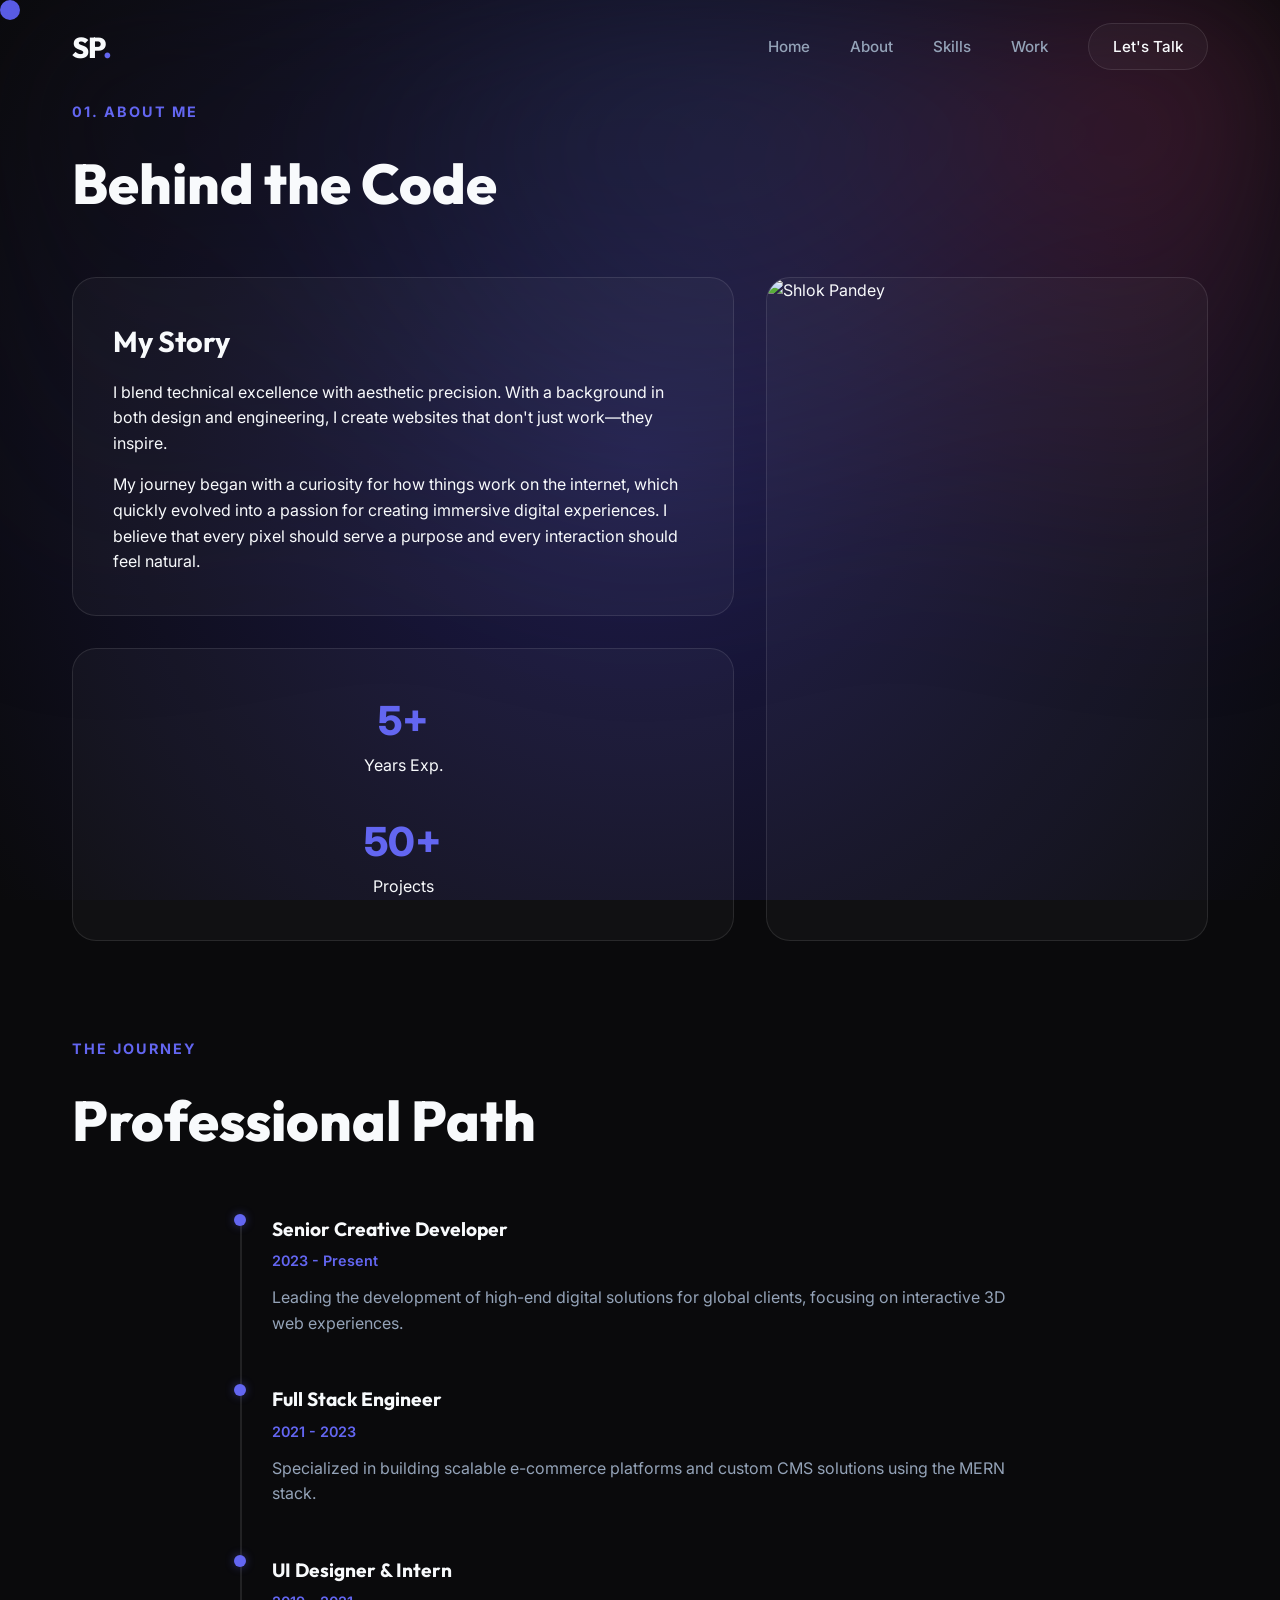
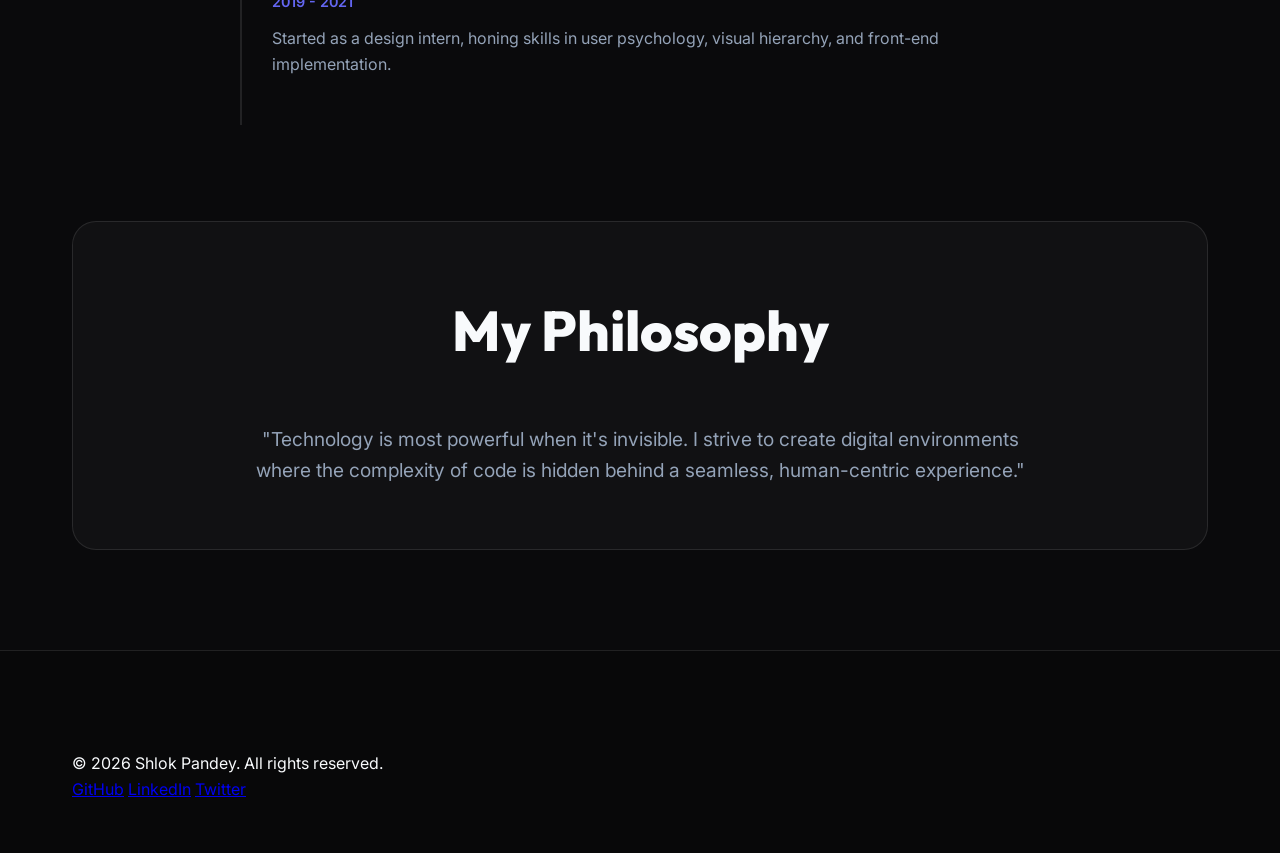
==== about.html @ 0ff6639a "Add files via upload" ====
<!DOCTYPE html>
<html lang="en">
<head>
    <meta charset="UTF-8">
    <meta name="viewport" content="width=device-width, initial-scale=1.0">
    <title>About | Shlok Pandey</title>
    <meta name="description" content="Learn more about Shlok Pandey - Creative Developer and Designer.">
    
    <link rel="preconnect" href="https://fonts.googleapis.com">
    <link rel="preconnect" href="https://fonts.gstatic.com" crossorigin>
    <link href="https://fonts.googleapis.com/css2?family=Inter:wght@300;400;500;600;700&family=Outfit:wght@400;600;800&display=swap" rel="stylesheet">
    
    <link rel="stylesheet" href="style.css">
</head>
<body>
    <div class="cursor-follower" id="cursor"></div>
    <div class="bg-gradient"></div>
    <div class="mesh-gradient"></div>

    <nav id="navbar">
        <div class="nav-container">
            <a href="index.html" class="logo">SP<span>.</span></a>
            <ul class="nav-links">
                <li><a href="index.html" class="nav-link">Home</a></li>
                <li><a href="about.html" class="nav-link active">About</a></li>
                <li><a href="skills.html" class="nav-link">Skills</a></li>
                <li><a href="work.html" class="nav-link">Work</a></li>
                <li><a href="contact.html" class="nav-link contact-btn">Let's Talk</a></li>
            </ul>
        </div>
    </nav>

    <main>
        <section class="about-page reveal active">
            <div class="container">
                <div class="section-header">
                    <span class="section-tag">01. About Me</span>
                    <h1 class="section-title">Behind the Code</h1>
                </div>
                <div class="about-grid">
                    <div class="about-card main-card">
                        <h3>My Story</h3>
                        <p>I blend technical excellence with aesthetic precision. With a background in both design and engineering, I create websites that don't just work—they inspire.</p>
                        <p style="margin-top: 1rem;">My journey began with a curiosity for how things work on the internet, which quickly evolved into a passion for creating immersive digital experiences. I believe that every pixel should serve a purpose and every interaction should feel natural.</p>
                    </div>
                    <div class="about-card stats-card">
                        <div class="stat-item">
                            <span class="stat-num">5+</span>
                            <span class="stat-label">Years Exp.</span>
                        </div>
                        <div class="stat-item">
                            <span class="stat-num">50+</span>
                            <span class="stat-label">Projects</span>
                        </div>
                    </div>
                    <div class="about-card image-card">
                        <img src="https://images.unsplash.com/photo-1507003211169-0a1dd7228f2d?auto=format&fit=crop&q=80&w=800" alt="Shlok Pandey">
                    </div>
                </div>

                <!-- Journey Timeline -->
                <div class="about-details reveal">
                    <div class="section-header" style="margin-top: 6rem;">
                        <span class="section-tag">The Journey</span>
                        <h2 class="section-title">Professional Path</h2>
                    </div>
                    <div class="timeline">
                        <div class="timeline-item">
                            <div class="timeline-dot"></div>
                            <div class="timeline-content">
                                <h4>Senior Creative Developer</h4>
                                <span class="timeline-date">2023 - Present</span>
                                <p>Leading the development of high-end digital solutions for global clients, focusing on interactive 3D web experiences.</p>
                            </div>
                        </div>
                        <div class="timeline-item">
                            <div class="timeline-dot"></div>
                            <div class="timeline-content">
                                <h4>Full Stack Engineer</h4>
                                <span class="timeline-date">2021 - 2023</span>
                                <p>Specialized in building scalable e-commerce platforms and custom CMS solutions using the MERN stack.</p>
                            </div>
                        </div>
                        <div class="timeline-item">
                            <div class="timeline-dot"></div>
                            <div class="timeline-content">
                                <h4>UI Designer & Intern</h4>
                                <span class="timeline-date">2019 - 2021</span>
                                <p>Started as a design intern, honing skills in user psychology, visual hierarchy, and front-end implementation.</p>
                            </div>
                        </div>
                    </div>
                </div>

                <!-- Philosophy Section -->
                <div class="philosophy reveal" style="margin-top: 6rem;">
                    <div class="about-card" style="text-align: center; padding: 4rem 2rem;">
                        <h2 class="section-title">My Philosophy</h2>
                        <p style="max-width: 800px; margin: 0 auto; font-size: 1.2rem; color: var(--text-muted);">
                            "Technology is most powerful when it's invisible. I strive to create digital environments 
                            where the complexity of code is hidden behind a seamless, human-centric experience."
                        </p>
                    </div>
                </div>
            </div>
        </section>
    </main>

    <footer>
        <div class="container">
            <div class="footer-content">
                <p>&copy; 2026 Shlok Pandey. All rights reserved.</p>
                <div class="social-links">
                    <a href="#">GitHub</a>
                    <a href="#">LinkedIn</a>
                    <a href="#">Twitter</a>
                </div>
            </div>
        </div>
    </footer>

    <script src="script.js"></script>
</body>
</html>
---- style.css ----
:root {
    /* Color Palette */
    --bg-dark: #0a0a0c;
    --primary: #6366f1;
    --primary-glow: rgba(99, 102, 241, 0.4);
    --secondary: #a855f7;
    --accent: #f43f5e;
    --text-main: #f8fafc;
    --text-muted: #94a3b8;
    --glass-bg: rgba(255, 255, 255, 0.03);
    --glass-border: rgba(255, 255, 255, 0.1);
    
    /* Transitions */
    --transition-smooth: all 0.5s cubic-bezier(0.4, 0, 0.2, 1);
    --transition-fast: all 0.2s ease;
}

* {
    margin: 0;
    padding: 0;
    box-sizing: border-box;
}

html {
    scroll-behavior: smooth;
}

body {
    background-color: var(--bg-dark);
    color: var(--text-main);
    font-family: 'Inter', sans-serif;
    line-height: 1.6;
    overflow-x: hidden;
}

h1, h2, h3, h4, .logo {
    font-family: 'Outfit', sans-serif;
}

.container {
    max-width: 1200px;
    margin: 0 auto;
    padding: 0 2rem;
}

/* Background Effects */
.bg-gradient {
    position: fixed;
    top: 0;
    left: 0;
    width: 100%;
    height: 100%;
    background: radial-gradient(circle at 50% 50%, #1e1b4b 0%, #0a0a0c 100%);
    z-index: -2;
}

.mesh-gradient {
    position: fixed;
    top: 0;
    left: 0;
    width: 100%;
    height: 100%;
    background: 
        radial-gradient(at 0% 0%, hsla(253,16%,7%,1) 0, transparent 50%), 
        radial-gradient(at 50% 0%, hsla(225,39%,30%,1) 0, transparent 50%), 
        radial-gradient(at 100% 0%, hsla(339,49%,30%,1) 0, transparent 50%);
    filter: blur(80px);
    opacity: 0.5;
    z-index: -1;
    animation: mesh-move 20s infinite alternate;
}

@keyframes mesh-move {
    0% { transform: scale(1); }
    100% { transform: scale(1.1); }
}

/* Cursor Follower */
.cursor-follower {
    position: fixed;
    width: 20px;
    height: 20px;
    background: var(--primary);
    border-radius: 50%;
    pointer-events: none;
    z-index: 9999;
    mix-blend-mode: difference;
    transition: transform 0.1s ease;
}

/* Typography Utilities */
.gradient-text {
    background: linear-gradient(90deg, var(--primary), var(--secondary));
    -webkit-background-clip: text;
    -webkit-text-fill-color: transparent;
}

.text-center {
    text-align: center;
}

/* Navigation */
nav {
    position: fixed;
    top: 0;
    width: 100%;
    padding: 1.5rem 0;
    z-index: 1000;
    transition: var(--transition-smooth);
}

nav.scrolled {
    background: rgba(10, 10, 12, 0.8);
    backdrop-filter: blur(10px);
    border-bottom: 1px solid var(--glass-border);
    padding: 1rem 0;
}

.nav-container {
    display: flex;
    justify-content: space-between;
    align-items: center;
    max-width: 1200px;
    margin: 0 auto;
    padding: 0 2rem;
}

.logo {
    font-size: 1.8rem;
    font-weight: 800;
    color: var(--text-main);
    text-decoration: none;
    letter-spacing: -1px;
}

.logo span {
    color: var(--primary);
}

.nav-links {
    display: flex;
    gap: 2.5rem;
    list-style: none;
    align-items: center;
}

.nav-link {
    text-decoration: none;
    color: var(--text-muted);
    font-weight: 500;
    font-size: 0.95rem;
    transition: var(--transition-fast);
}

.nav-link:hover, .nav-link.active {
    color: var(--text-main);
}

.contact-btn {
    padding: 0.8rem 1.5rem;
    background: var(--glass-bg);
    border: 1px solid var(--glass-border);
    border-radius: 50px;
    color: var(--text-main) !important;
}

.contact-btn:hover {
    background: var(--primary);
    border-color: var(--primary);
}

/* Hero Section */
.hero {
    height: 100vh;
    display: flex;
    align-items: center;
    position: relative;
    padding-top: 80px;
}

.badge {
    display: inline-block;
    padding: 0.5rem 1rem;
    background: rgba(99, 102, 241, 0.1);
    border: 1px solid rgba(99, 102, 241, 0.2);
    border-radius: 50px;
    color: var(--primary);
    font-size: 0.85rem;
    font-weight: 600;
    margin-bottom: 2rem;
    text-transform: uppercase;
    letter-spacing: 1px;
}

.hero-title {
    font-size: clamp(3rem, 8vw, 5.5rem);
    line-height: 1.1;
    font-weight: 800;
    margin-bottom: 1.5rem;
    letter-spacing: -2px;
}

.hero-subtitle {
    font-size: 1.25rem;
    color: var(--text-muted);
    max-width: 600px;
    margin-bottom: 2.5rem;
}

.hero-btns {
    display: flex;
    gap: 1.5rem;
}

.btn {
    display: inline-block;
    padding: 1.2rem 2.5rem;
    border-radius: 12px;
    text-decoration: none;
    font-weight: 600;
    font-size: 1rem;
    transition: var(--transition-smooth);
    cursor: pointer;
}

.btn-primary {
    background: var(--primary);
    color: white;
    box-shadow: 0 10px 20px var(--primary-glow);
}

.btn-primary:hover {
    transform: translateY(-5px);
    box-shadow: 0 15px 30px var(--primary-glow);
}

.btn-secondary {
    background: var(--glass-bg);
    color: var(--text-main);
    border: 1px solid var(--glass-border);
}

.btn-secondary:hover {
    background: rgba(255, 255, 255, 0.1);
    transform: translateY(-5px);
}

/* Scroll Indicator */
.scroll-indicator {
    position: absolute;
    bottom: 2rem;
    left: 50%;
    transform: translateX(-50%);
    display: flex;
    flex-direction: column;
    align-items: center;
    gap: 0.5rem;
    opacity: 0.6;
}

.mouse {
    width: 25px;
    height: 40px;
    border: 2px solid var(--text-muted);
    border-radius: 20px;
    position: relative;
}

.mouse::before {
    content: '';
    position: absolute;
    top: 8px;
    left: 50%;
    width: 4px;
    height: 8px;
    background: var(--text-muted);
    border-radius: 2px;
    transform: translateX(-50%);
    animation: scroll-anim 2s infinite;
}

@keyframes scroll-anim {
    0% { transform: translate(-50%, 0); opacity: 1; }
    100% { transform: translate(-50%, 20px); opacity: 0; }
}

/* Sections Common */
section {
    padding: 100px 0;
}

.section-tag {
    color: var(--primary);
    font-weight: 700;
    font-size: 0.9rem;
    text-transform: uppercase;
    letter-spacing: 2px;
    margin-bottom: 1rem;
    display: block;
}

.section-title {
    font-size: clamp(2rem, 5vw, 3.5rem);
    font-weight: 800;
    margin-bottom: 3rem;
}

/* About Section */
.about-grid {
    display: grid;
    grid-template-columns: 1.5fr 1fr;
    gap: 2rem;
}

.about-card {
    background: var(--glass-bg);
    border: 1px solid var(--glass-border);
    border-radius: 24px;
    padding: 2.5rem;
    transition: var(--transition-smooth);
}

.about-card:hover {
    border-color: rgba(99, 102, 241, 0.3);
    background: rgba(255, 255, 255, 0.05);
}

.main-card h3 {
    font-size: 1.8rem;
    margin-bottom: 1rem;
}

.stats-card {
    display: flex;
    flex-direction: column;
    justify-content: center;
    gap: 2rem;
}

.stat-item {
    text-align: center;
}

.stat-num {
    display: block;
    font-size: 2.5rem;
    font-weight: 800;
    color: var(--primary);
}

.image-card {
    grid-column: 2 / 3;
    grid-row: 1 / 3;
    padding: 0;
    overflow: hidden;
    position: relative;
}

.image-card img {
    width: 100%;
    height: 100%;
    object-fit: cover;
    transition: transform 0.8s ease;
}

.image-card:hover img {
    transform: scale(1.1);
}

/* Skills Section */
.skills-wrapper {
    display: grid;
    grid-template-columns: repeat(auto-fit, minmax(300px, 1fr));
    gap: 2rem;
}

.skill-category {
    background: var(--glass-bg);
    border: 1px solid var(--glass-border);
    border-radius: 24px;
    padding: 2.5rem;
}

.skill-category h4 {
    font-size: 1.4rem;
    margin-bottom: 1.5rem;
    color: var(--primary);
}

.skill-list {
    display: flex;
    flex-wrap: wrap;
    gap: 1rem;
}

.skill-tag {
    padding: 0.6rem 1.2rem;
    background: rgba(255, 255, 255, 0.05);
    border: 1px solid var(--glass-border);
    border-radius: 12px;
    font-size: 0.9rem;
    font-weight: 500;
    transition: var(--transition-fast);
}

.skill-tag:hover {
    background: var(--primary);
    color: white;
    transform: translateY(-3px);
}

/* Projects Section */
.projects-grid {
    display: grid;
    grid-template-columns: repeat(auto-fit, minmax(400px, 1fr));
    gap: 3rem;
}

.project-card {
    group: hover;
}

.project-img {
    position: relative;
    border-radius: 24px;
    overflow: hidden;
    aspect-ratio: 16/10;
    margin-bottom: 1.5rem;
    border: 1px solid var(--glass-border);
}

.project-img img {
    width: 100%;
    height: 100%;
    object-fit: cover;
    transition: transform 0.8s ease;
}

.project-overlay {
    position: absolute;
    top: 0;
    left: 0;
    width: 100%;
    height: 100%;
    background: rgba(10, 10, 12, 0.7);
    backdrop-filter: blur(5px);
    display: flex;
    align-items: center;
    justify-content: center;
    opacity: 0;
    transition: var(--transition-smooth);
}

.project-card:hover .project-overlay {
    opacity: 1;
}

.project-card:hover img {
    transform: scale(1.1);
}

.view-link {
    padding: 1rem 2rem;
    background: white;
    color: black;
    text-decoration: none;
    font-weight: 700;
    border-radius: 50px;
    transform: translateY(20px);
    transition: var(--transition-smooth);
}

.project-card:hover .view-link {
    transform: translateY(0);
}

.project-info h3 {
    font-size: 1.6rem;
    margin-bottom: 0.5rem;
}

.project-info p {
    color: var(--text-muted);
}

/* Contact Section */
.contact-box {
    background: linear-gradient(135deg, rgba(99, 102, 241, 0.1), rgba(168, 85, 247, 0.1));
    border: 1px solid var(--glass-border);
    border-radius: 40px;
    padding: 5rem 2rem;
    text-align: center;
    max-width: 900px;
    margin: 0 auto;
}

.contact-box p {
    font-size: 1.2rem;
    color: var(--text-muted);
    margin-bottom: 3rem;
    max-width: 500px;
    margin-left: auto;
    margin-right: auto;
}

/* Services Section */
.services-grid {
    display: grid;
    grid-template-columns: repeat(auto-fit, minmax(300px, 1fr));
    gap: 2rem;
    margin-top: 2rem;
}

.service-card {
    background: var(--glass-bg);
    border: 1px solid var(--glass-border);
    border-radius: 24px;
    padding: 3rem 2rem;
    text-align: center;
    transition: var(--transition-smooth);
}

.service-card:hover {
    transform: translateY(-10px);
    border-color: var(--primary);
    background: rgba(255, 255, 255, 0.05);
}

.service-icon {
    font-size: 3rem;
    margin-bottom: 1.5rem;
    display: block;
}

.service-card h3 {
    font-size: 1.5rem;
    margin-bottom: 1rem;
}

.service-card p {
    color: var(--text-muted);
}

/* Footer Improvements */
footer {
    padding: 100px 0 50px;
    border-top: 1px solid var(--glass-border);
    background: rgba(0, 0, 0, 0.2);
}

.footer-grid {
    display: grid;
    grid-template-columns: 2fr 1fr 1fr;
    gap: 4rem;
    margin-bottom: 4rem;
}

.footer-info .logo {
    margin-bottom: 1.5rem;
    display: inline-block;
}

.footer-info p {
    color: var(--text-muted);
    max-width: 300px;
}

.footer-nav h4, .footer-social h4 {
    margin-bottom: 1.5rem;
    font-size: 1.1rem;
    text-transform: uppercase;
    letter-spacing: 1px;
}

.footer-nav ul, .footer-social ul {
    list-style: none;
}

.footer-nav ul li, .footer-social ul li {
    margin-bottom: 0.8rem;
}

.footer-nav ul li a, .footer-social ul li a {
    text-decoration: none;
    color: var(--text-muted);
    transition: var(--transition-fast);
}

.footer-nav ul li a:hover, .footer-social ul li a:hover {
    color: var(--primary);
}

.footer-bottom {
    padding-top: 2rem;
    border-top: 1px solid var(--glass-border);
    text-align: center;
    color: var(--text-muted);
    font-size: 0.9rem;
}

/* Timeline Styles */
.timeline {
    position: relative;
    max-width: 800px;
    margin: 0 auto;
    padding-left: 2rem;
}

.timeline::before {
    content: '';
    position: absolute;
    left: 0;
    top: 0;
    width: 2px;
    height: 100%;
    background: var(--glass-border);
}

.timeline-item {
    position: relative;
    padding-bottom: 3rem;
}

.timeline-dot {
    position: absolute;
    left: -2.4rem;
    top: 0;
    width: 12px;
    height: 12px;
    background: var(--primary);
    border-radius: 50%;
    box-shadow: 0 0 10px var(--primary-glow);
}

.timeline-content h4 {
    font-size: 1.2rem;
    color: var(--text-main);
    margin-bottom: 0.3rem;
}

.timeline-date {
    display: block;
    font-size: 0.9rem;
    color: var(--primary);
    font-weight: 600;
    margin-bottom: 0.8rem;
}

.timeline-content p {
    color: var(--text-muted);
}

/* Competencies Styles */
.competencies-grid {
    display: grid;
    grid-template-columns: repeat(auto-fit, minmax(250px, 1fr));
    gap: 2rem;
    margin-bottom: 4rem;
}

.comp-card {
    padding: 2.5rem;
    background: rgba(255, 255, 255, 0.02);
    border: 1px solid var(--glass-border);
    border-radius: 20px;
    transition: var(--transition-smooth);
}

.comp-card:hover {
    background: rgba(99, 102, 241, 0.05);
    border-color: var(--primary);
    transform: translateY(-5px);
}

.comp-card h3 {
    font-size: 1.3rem;
    color: var(--primary);
    margin-bottom: 0.8rem;
}

.comp-card p {
    color: var(--text-muted);
    font-size: 0.95rem;
}

/* Project Tags */
.project-tags {
    display: flex;
    gap: 0.8rem;
    margin-bottom: 1rem;
}

.project-tags span {
    font-size: 0.75rem;
    font-weight: 700;
    text-transform: uppercase;
    color: var(--primary);
    background: rgba(99, 102, 241, 0.1);
    padding: 0.3rem 0.8rem;
    border-radius: 4px;
    letter-spacing: 1px;
}

/* Contact Wrapper Styles */
.contact-wrapper {
    display: grid;
    grid-template-columns: 1fr 2fr;
    gap: 4rem;
    align-items: start;
}

.contact-info-grid {
    display: flex;
    flex-direction: column;
    gap: 2rem;
}

.contact-info-card {
    padding: 2rem;
    background: var(--glass-bg);
    border: 1px solid var(--glass-border);
    border-radius: 20px;
}

.contact-info-card h4 {
    color: var(--primary);
    margin-bottom: 0.5rem;
    font-size: 0.9rem;
    text-transform: uppercase;
}

.social-links-grid {
    display: flex;
    flex-direction: column;
    gap: 0.5rem;
}

.social-links-grid a {
    text-decoration: none;
    color: var(--text-main);
    transition: var(--transition-fast);
}

.social-links-grid a:hover {
    color: var(--primary);
    transform: translateX(5px);
}

/* Animations */
.reveal {
    opacity: 0;
    transform: translateY(30px);
    transition: all 0.8s cubic-bezier(0.4, 0, 0.2, 1);
}

.reveal.active {
    opacity: 1;
    transform: translateY(0);
}

.fade-in {
    animation: fadeIn 1s ease forwards;
    opacity: 0;
}

@keyframes fadeIn {
    from { opacity: 0; transform: translateY(20px); }
    to { opacity: 1; transform: translateY(0); }
}

/* Responsive */
@media (max-width: 768px) {
    .nav-links { display: none; }
    .contact-wrapper { grid-template-columns: 1fr; }
    .footer-grid { grid-template-columns: 1fr; gap: 2rem; }
    .about-grid { grid-template-columns: 1fr; }
    .image-card { grid-row: auto; }
    .hero-title { font-size: 3.5rem; }
    .projects-grid { grid-template-columns: 1fr; }
}
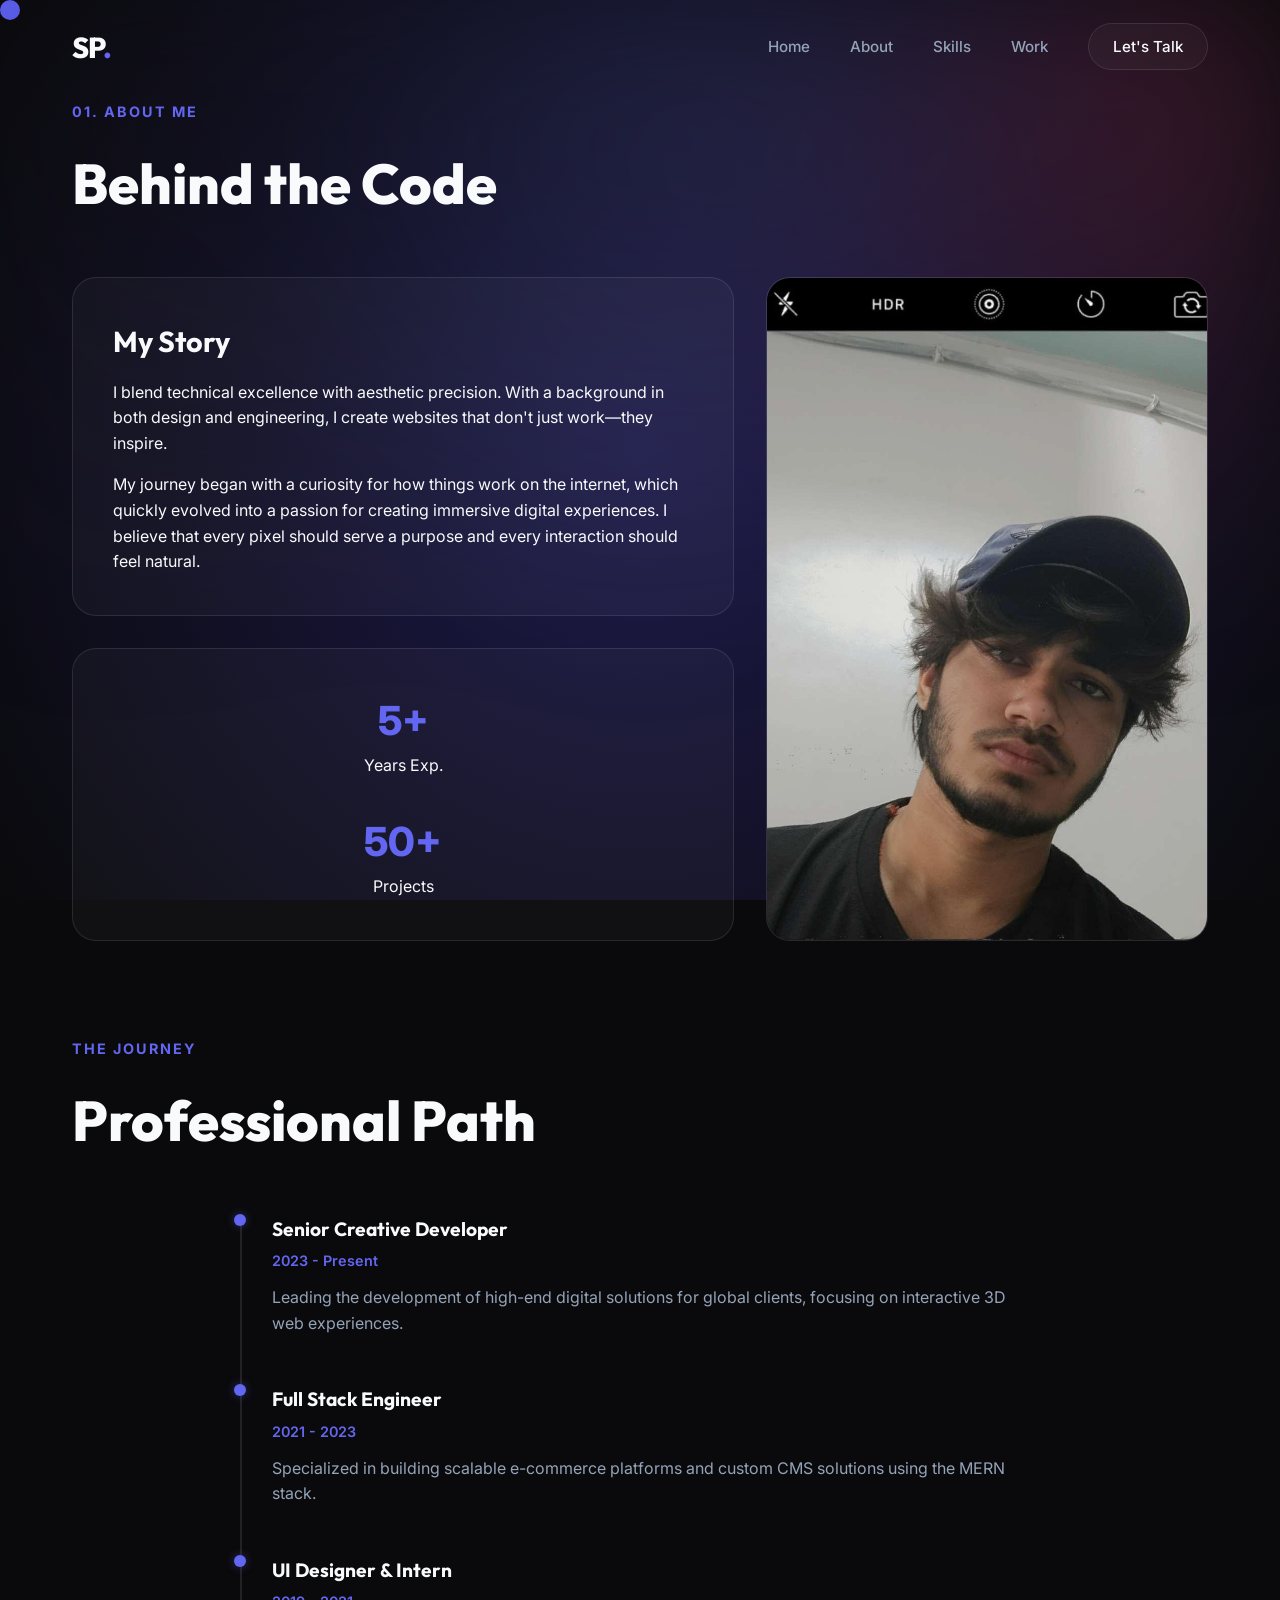
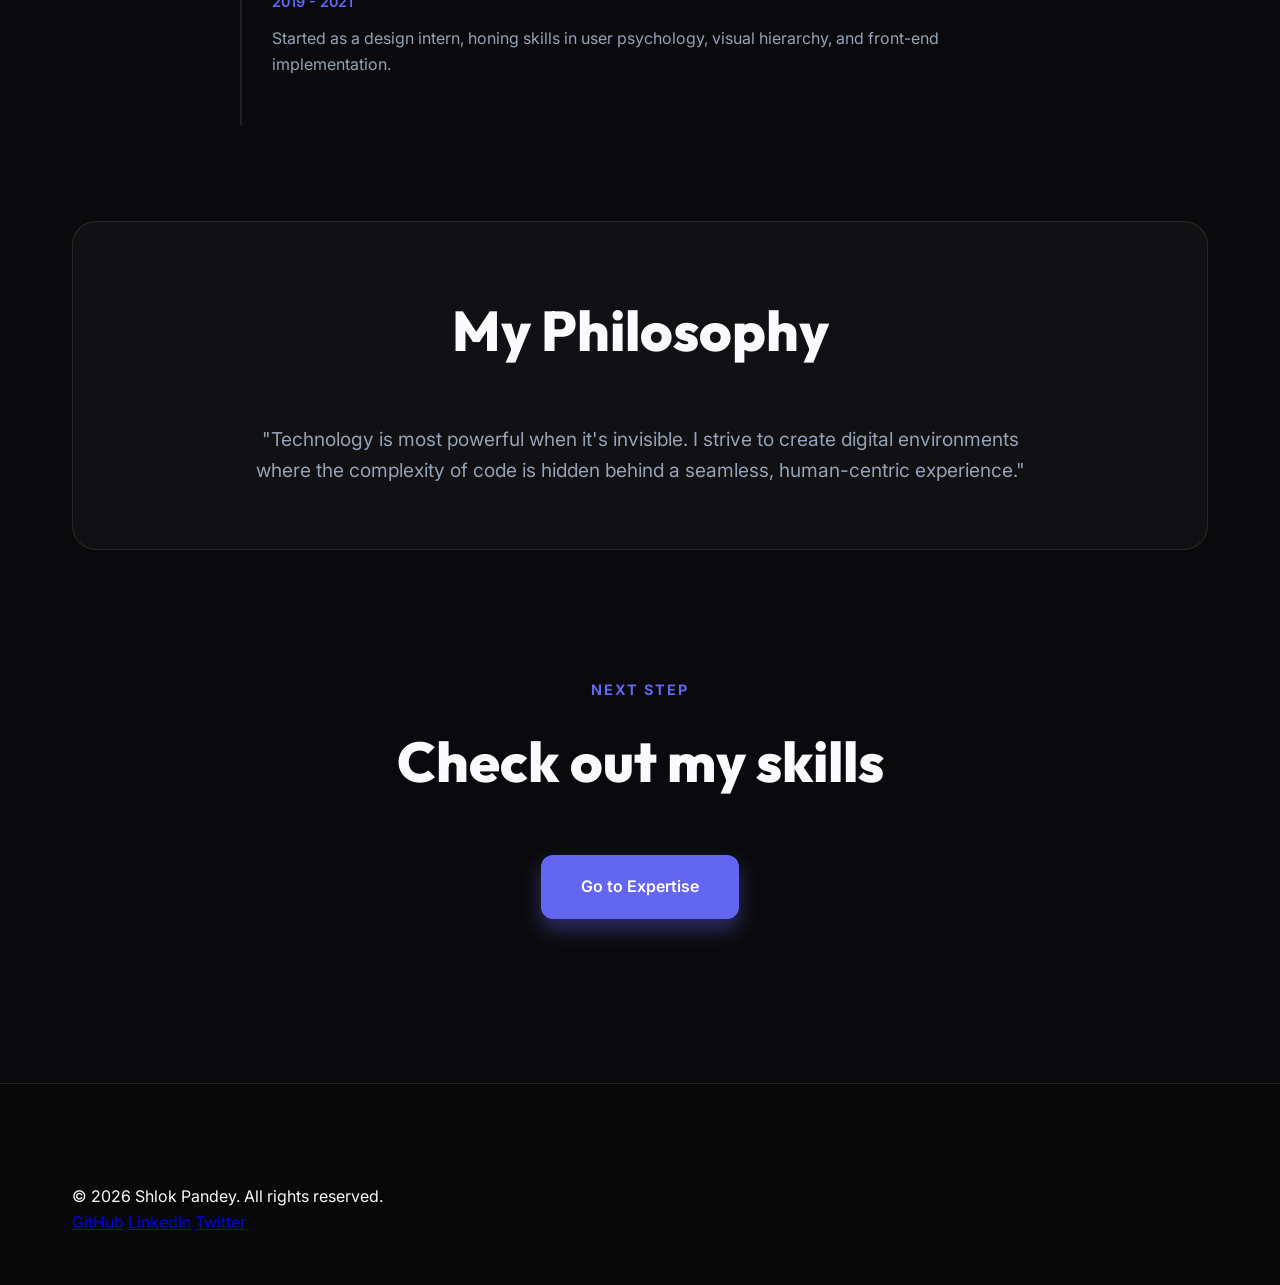
==== commit 47f99c07: "Add files via upload" ====
--- a/about.html
+++ b/about.html
@@ -54,7 +54,7 @@
                         </div>
                     </div>
                     <div class="about-card image-card">
-                        <img src="https://images.unsplash.com/photo-1507003211169-0a1dd7228f2d?auto=format&fit=crop&q=80&w=800" alt="Shlok Pandey">
+                        <img src="profile.jpg" alt="Shlok Pandey">
                     </div>
                 </div>
 
@@ -102,6 +102,13 @@
                         </p>
                     </div>
                 </div>
+
+                <!-- Next Page Navigation -->
+                <div class="next-page-nav reveal" style="margin-top: 8rem; text-align: center; padding-bottom: 4rem;">
+                    <span class="section-tag">Next Step</span>
+                    <h2 class="section-title">Check out my skills</h2>
+                    <a href="skills.html" class="btn btn-primary">Go to Expertise</a>
+                </div>
             </div>
         </section>
     </main>
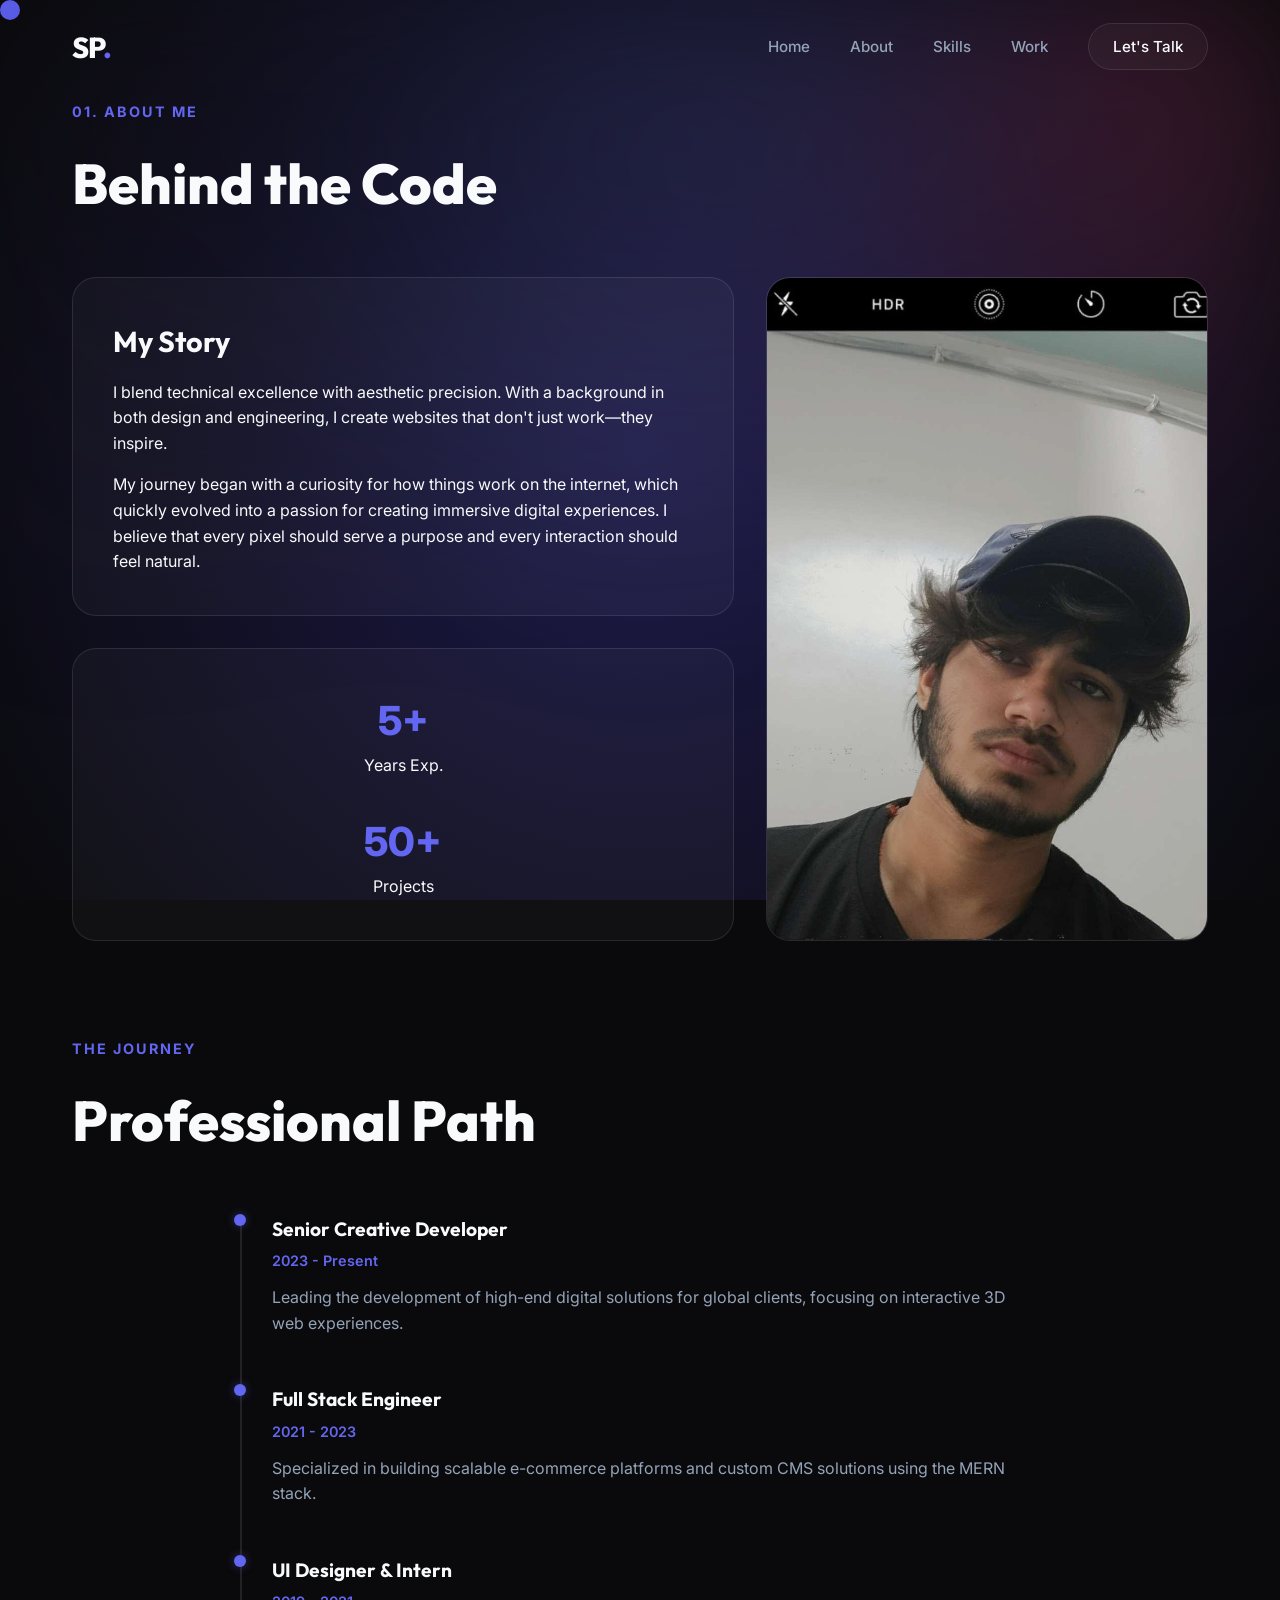
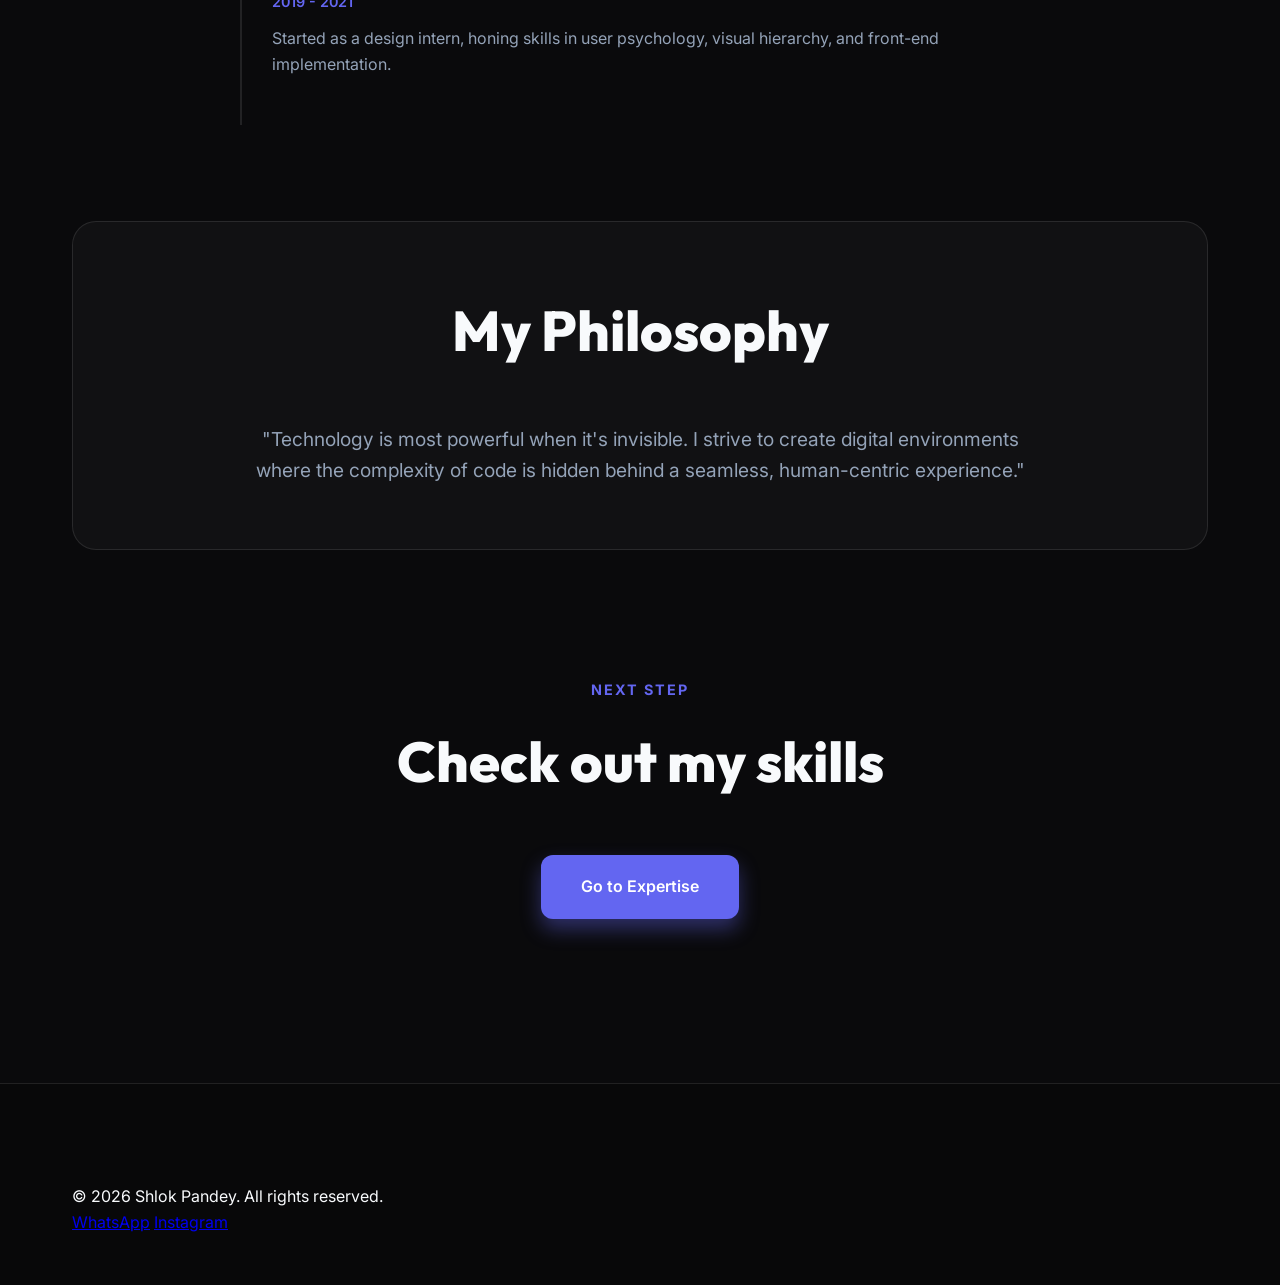
==== commit 637920cb: "Add files via upload" ====
--- a/about.html
+++ b/about.html
@@ -118,9 +118,8 @@
             <div class="footer-content">
                 <p>&copy; 2026 Shlok Pandey. All rights reserved.</p>
                 <div class="social-links">
-                    <a href="#">GitHub</a>
-                    <a href="#">LinkedIn</a>
-                    <a href="#">Twitter</a>
+                    <a href="https://wa.me/917488494125" target="_blank">WhatsApp</a>
+                    <a href="https://instagram.com/_Shlok.pandey" target="_blank">Instagram</a>
                 </div>
             </div>
         </div>
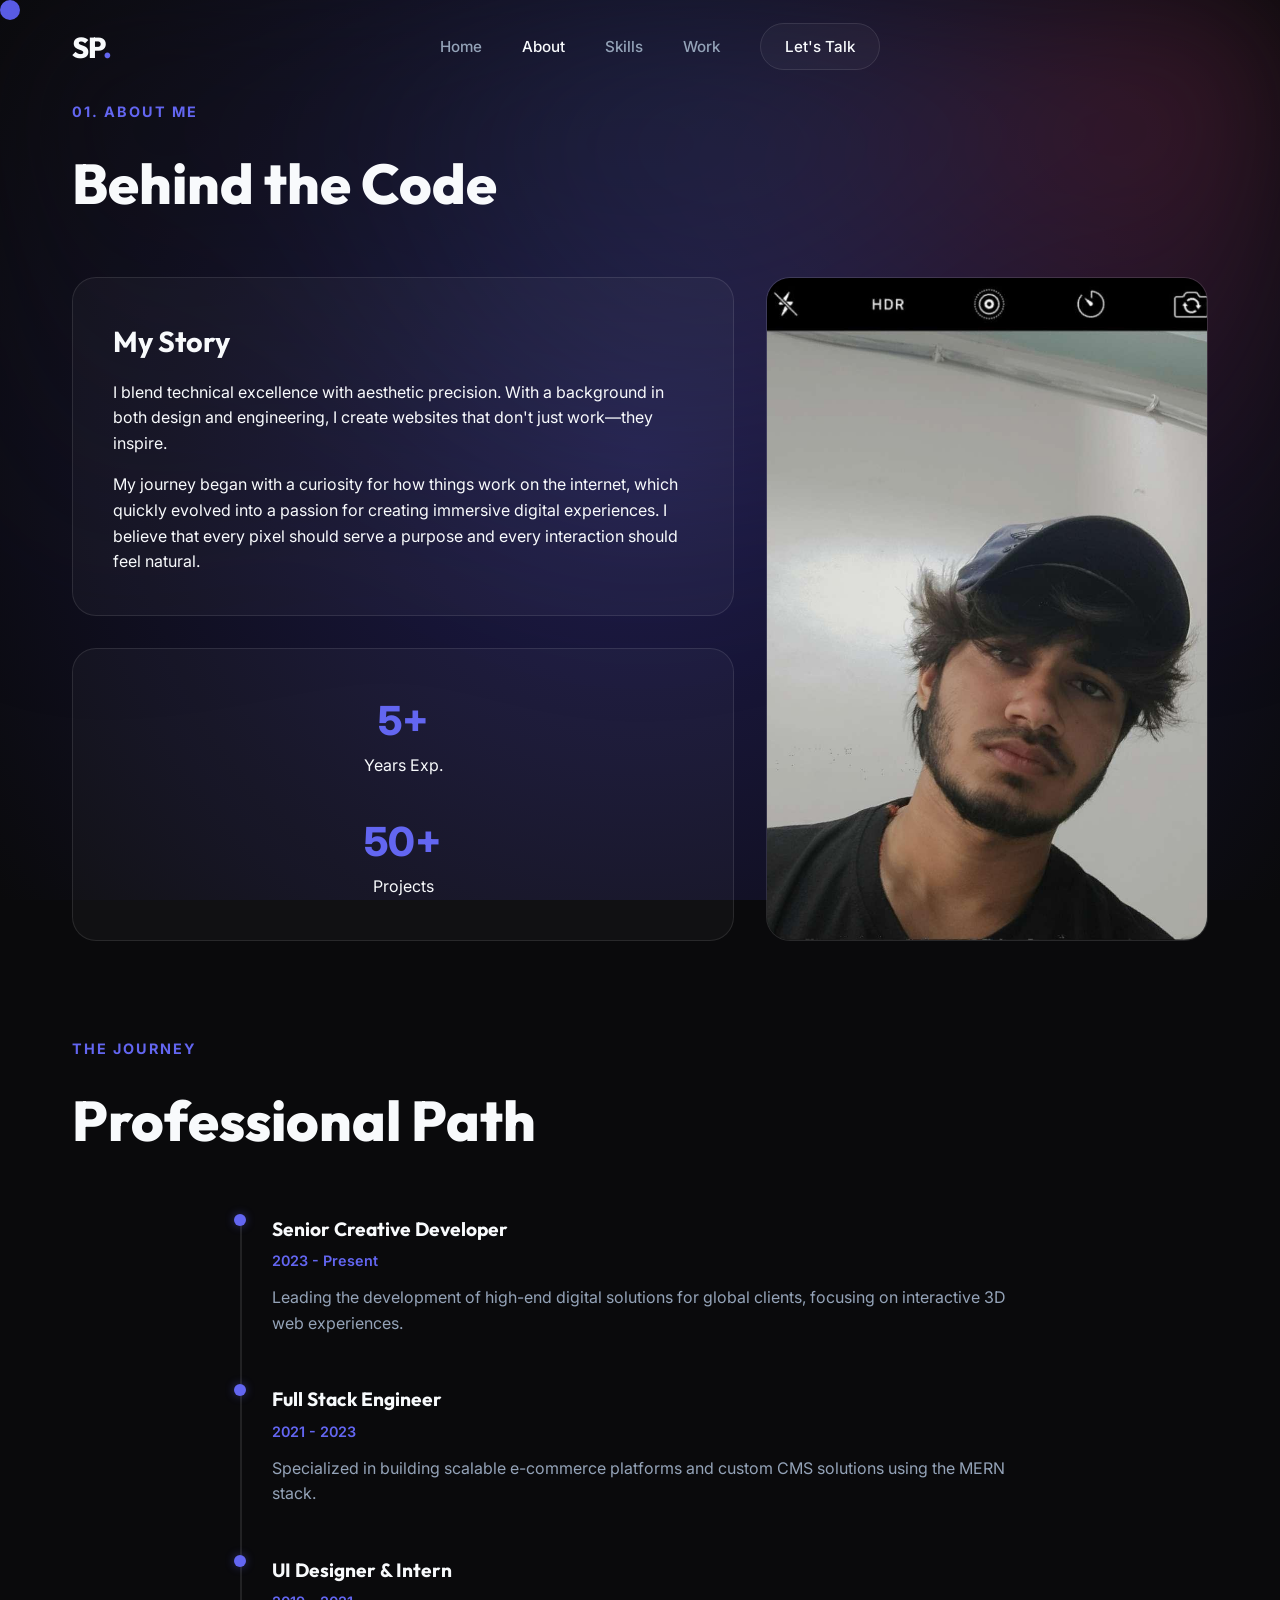
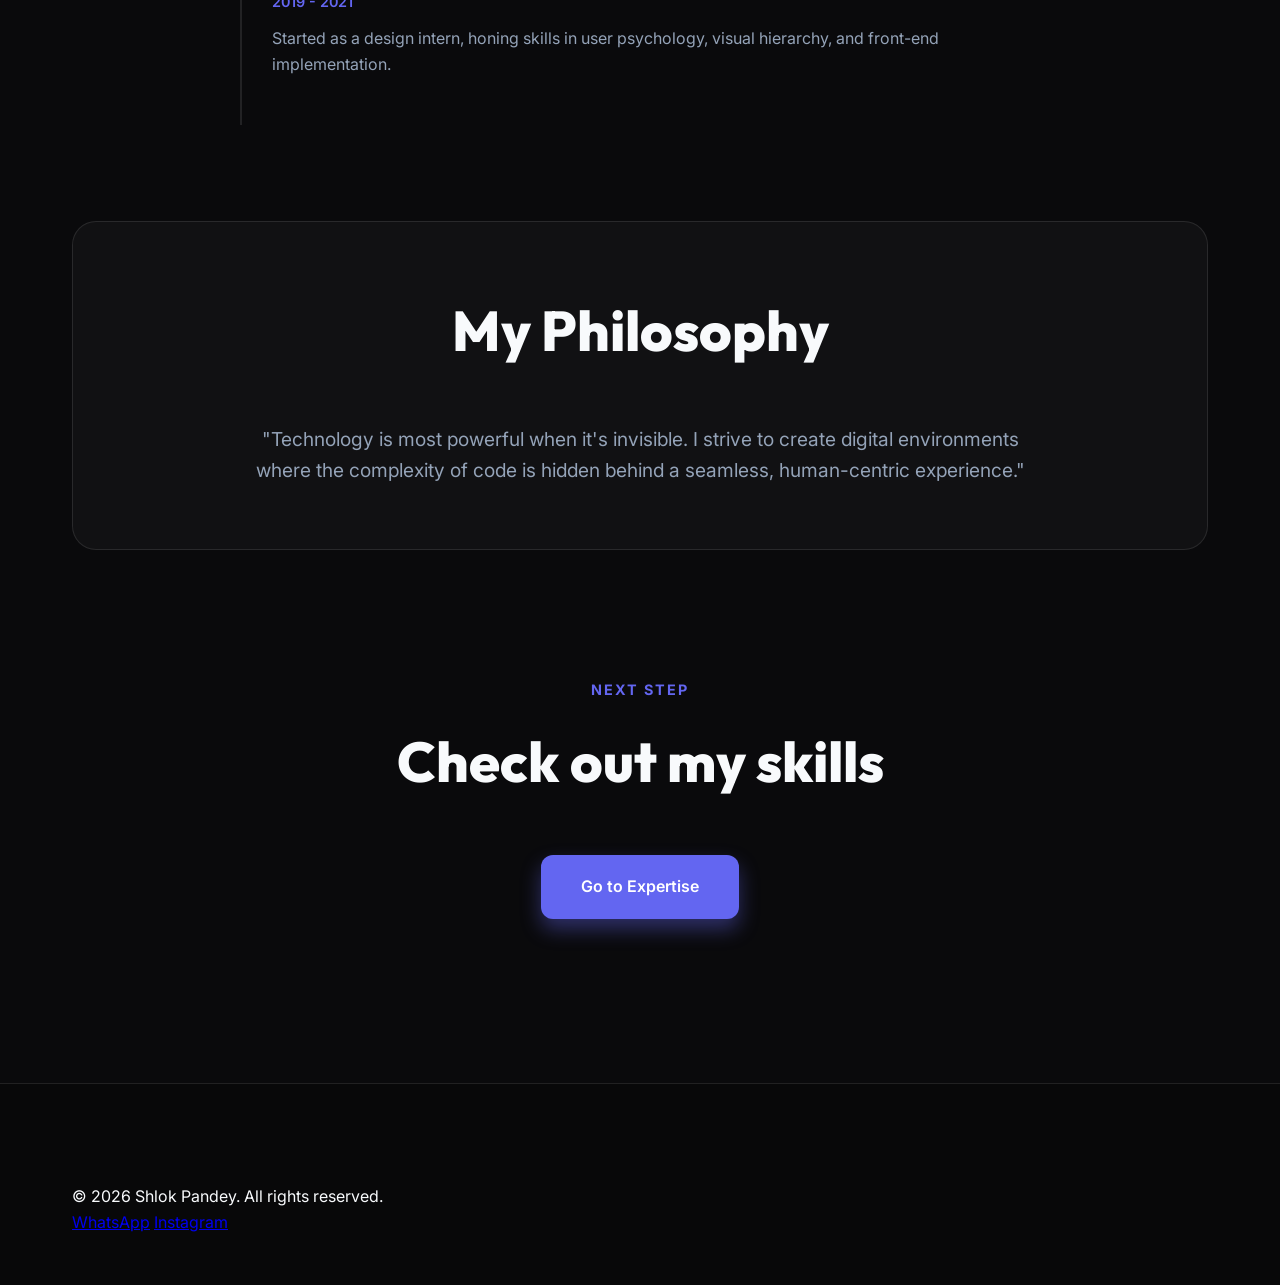
==== commit 04a2e22d: "Add files via upload" ====
--- a/about.html
+++ b/about.html
@@ -27,6 +27,11 @@
                 <li><a href="work.html" class="nav-link">Work</a></li>
                 <li><a href="contact.html" class="nav-link contact-btn">Let's Talk</a></li>
             </ul>
+            <div class="menu-toggle">
+                <span></span>
+                <span></span>
+                <span></span>
+            </div>
         </div>
     </nav>
 
--- a/style.css
+++ b/style.css
@@ -769,12 +769,79 @@
 }
 
 /* Responsive */
+@media (max-width: 1024px) {
+    .container { padding: 0 1.5rem; }
+    .hero-title { font-size: 4rem; }
+}
+
 @media (max-width: 768px) {
-    .nav-links { display: none; }
-    .contact-wrapper { grid-template-columns: 1fr; }
-    .footer-grid { grid-template-columns: 1fr; gap: 2rem; }
-    .about-grid { grid-template-columns: 1fr; }
-    .image-card { grid-row: auto; }
-    .hero-title { font-size: 3.5rem; }
-    .projects-grid { grid-template-columns: 1fr; }
-}
+    /* Navbar Mobile */
+    nav { padding: 1rem 0; }
+    
+    .menu-toggle {
+        display: flex;
+        flex-direction: column;
+        gap: 6px;
+        cursor: pointer;
+        z-index: 1001;
+    }
+    
+    .menu-toggle span {
+        width: 30px;
+        height: 2px;
+        background: var(--text-main);
+        transition: var(--transition-fast);
+        border-radius: 2px;
+    }
+    
+    .menu-toggle.open span:nth-child(1) { transform: rotate(45deg) translate(5px, 6px); }
+    .menu-toggle.open span:nth-child(2) { opacity: 0; }
+    .menu-toggle.open span:nth-child(3) { transform: rotate(-45deg) translate(5px, -6px); }
+
+    .nav-links {
+        position: fixed;
+        top: 0;
+        right: -100%;
+        width: 80%;
+        height: 100vh;
+        background: rgba(10, 10, 12, 0.98);
+        backdrop-filter: blur(20px);
+        flex-direction: column;
+        justify-content: center;
+        gap: 2rem;
+        transition: 0.5s cubic-bezier(0.4, 0, 0.2, 1);
+        border-left: 1px solid var(--glass-border);
+    }
+
+    .nav-links.active {
+        right: 0;
+    }
+
+    .nav-link {
+        font-size: 1.5rem;
+    }
+
+    /* Hero Optimization */
+    .hero { height: auto; padding: 120px 0 60px; }
+    .hero-title { font-size: 3rem; }
+    .hero-subtitle { font-size: 1.1rem; }
+    .hero-btns { flex-direction: column; width: 100%; }
+    .btn { width: 100%; text-align: center; }
+
+    /* Layout Optimization */
+    .about-grid, .projects-grid, .footer-grid, .contact-wrapper {
+        grid-template-columns: 1fr;
+        gap: 2rem;
+    }
+    
+    .image-card { order: -1; height: 300px; }
+    .stats-card { flex-direction: row; justify-content: space-around; }
+    
+    .section-title { font-size: 2.2rem; }
+    .contact-box { padding: 3rem 1.5rem; border-radius: 24px; }
+}
+
+@media (max-width: 480px) {
+    .hero-title { font-size: 2.5rem; }
+    .stat-num { font-size: 2rem; }
+}
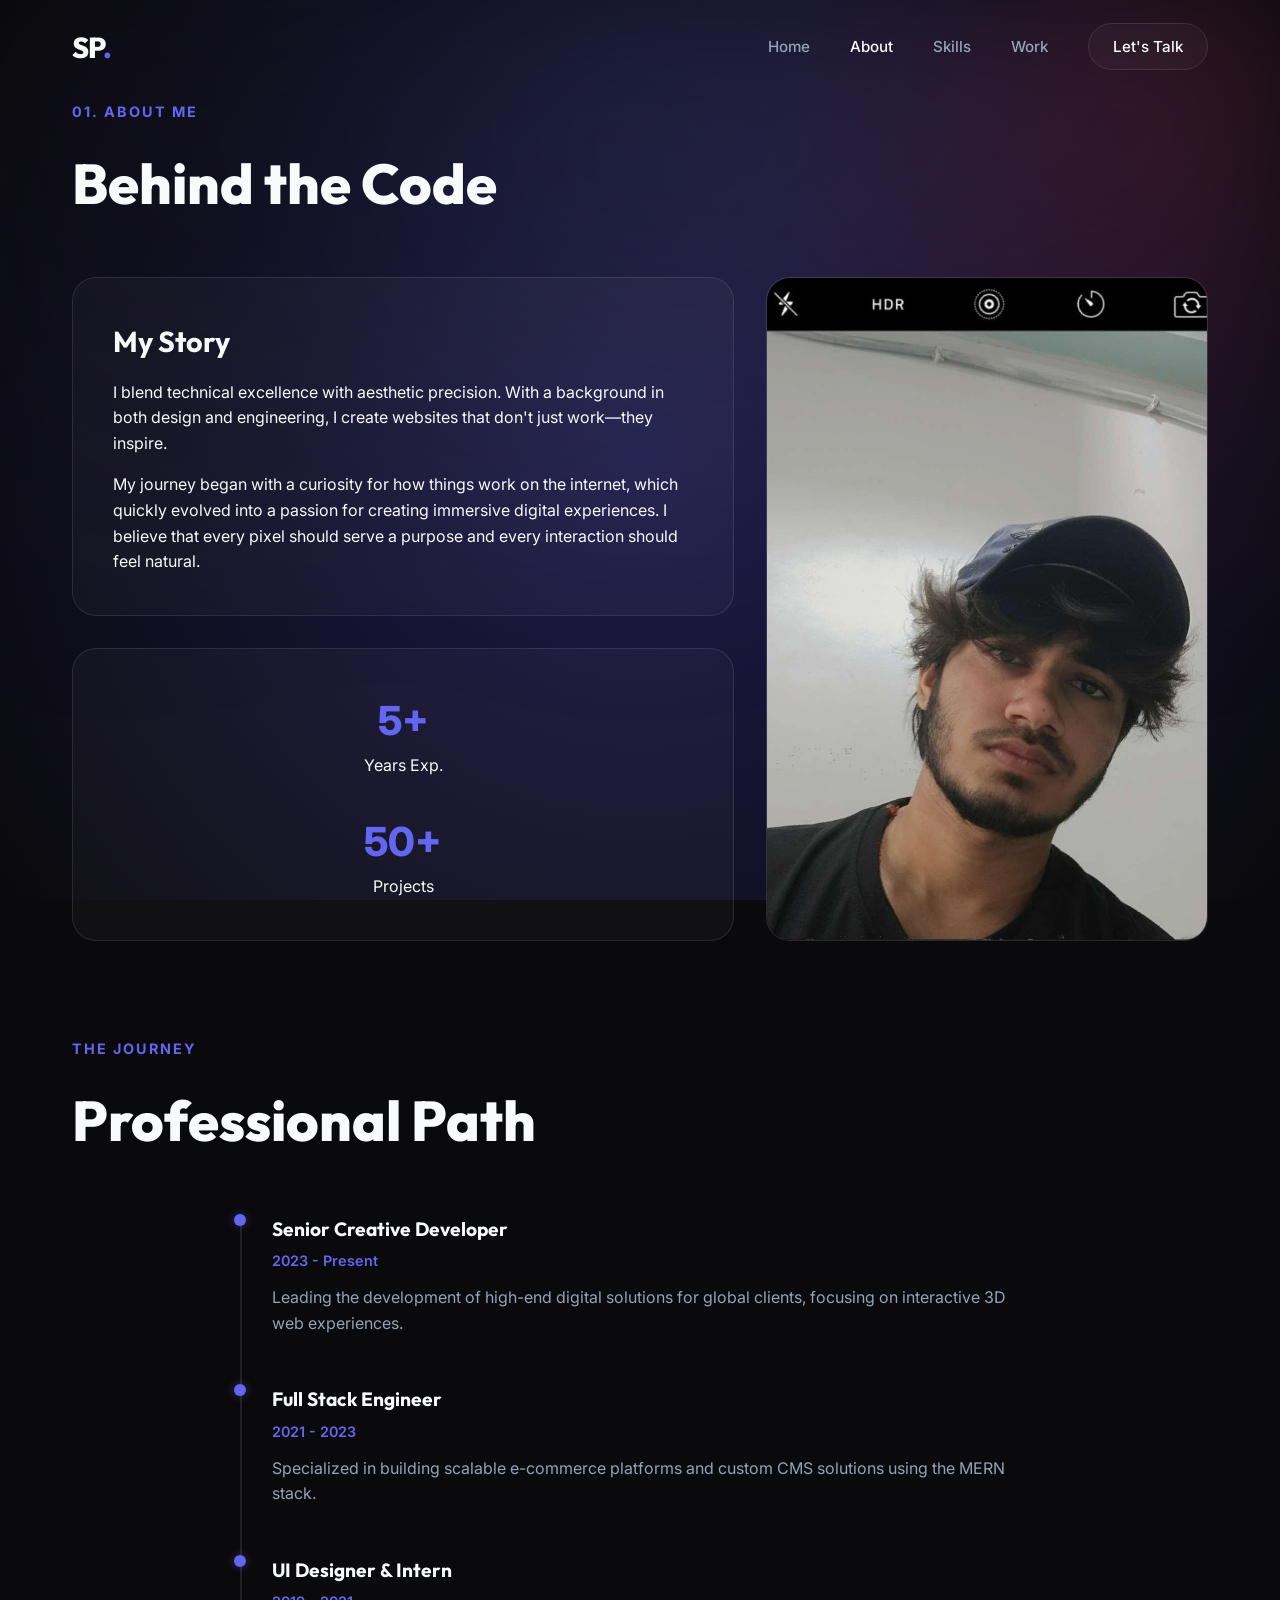
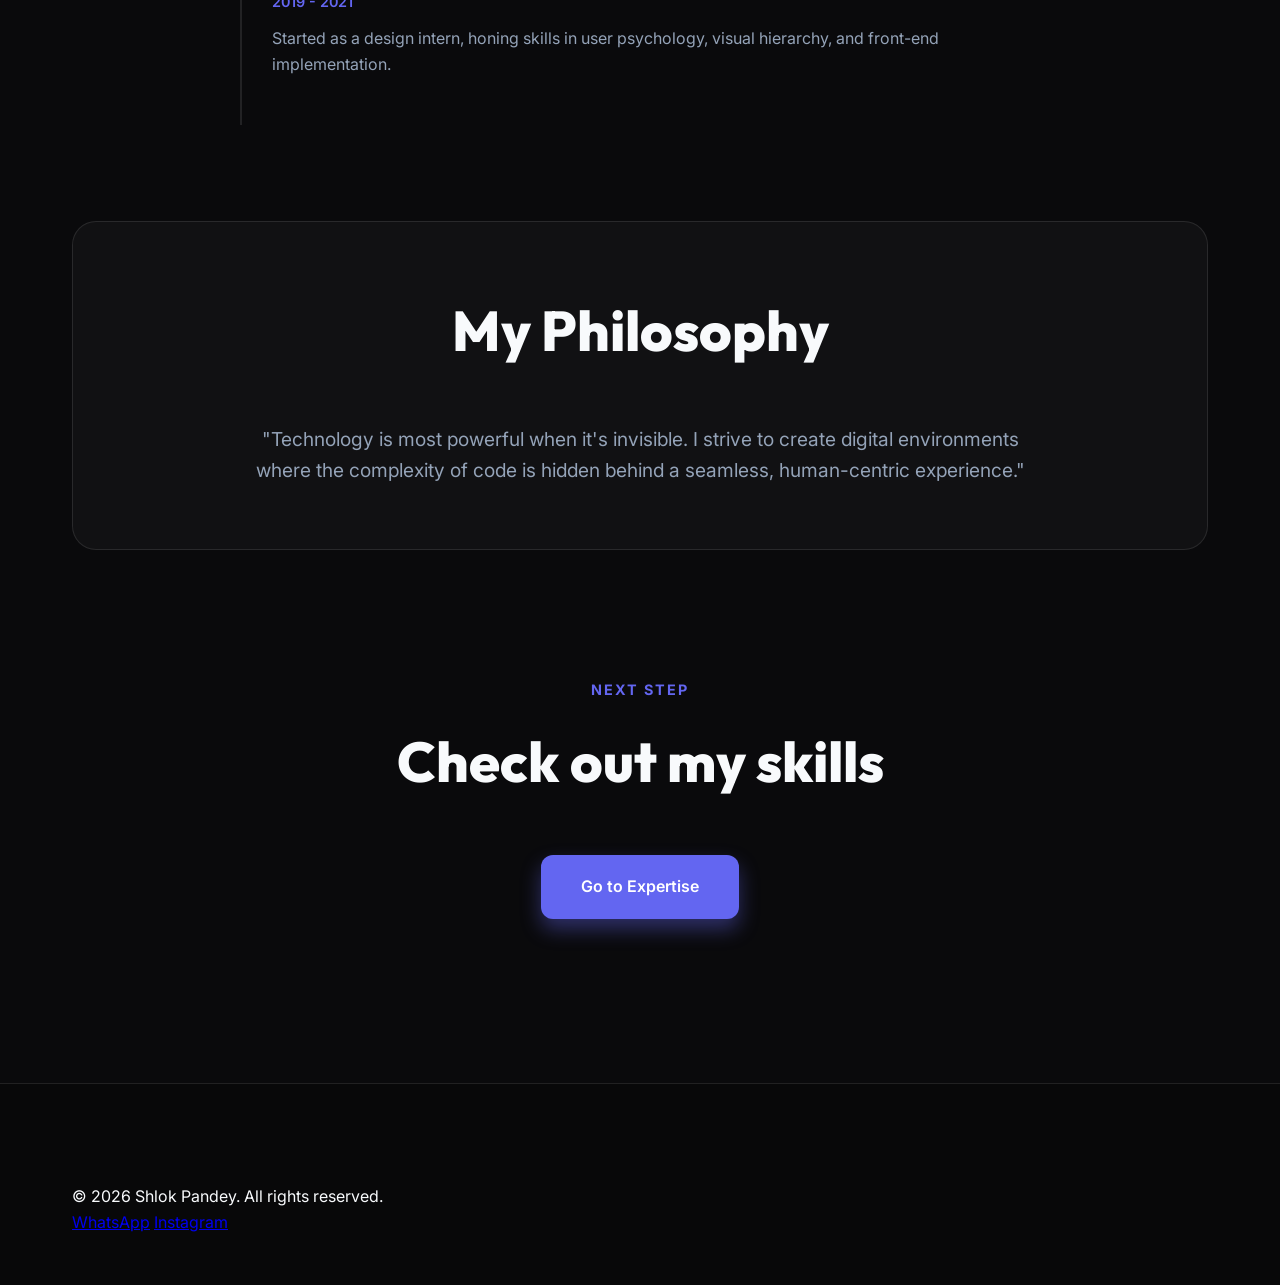
==== commit 99c5ee02: "Add files via upload" ====
--- a/about.html
+++ b/about.html
@@ -13,7 +13,6 @@
     <link rel="stylesheet" href="style.css">
 </head>
 <body>
-    <div class="cursor-follower" id="cursor"></div>
     <div class="bg-gradient"></div>
     <div class="mesh-gradient"></div>
 
--- a/style.css
+++ b/style.css
@@ -75,19 +75,6 @@
     100% { transform: scale(1.1); }
 }
 
-/* Cursor Follower */
-.cursor-follower {
-    position: fixed;
-    width: 20px;
-    height: 20px;
-    background: var(--primary);
-    border-radius: 50%;
-    pointer-events: none;
-    z-index: 9999;
-    mix-blend-mode: difference;
-    transition: transform 0.1s ease;
-}
-
 /* Typography Utilities */
 .gradient-text {
     background: linear-gradient(90deg, var(--primary), var(--secondary));
@@ -167,6 +154,10 @@
 .contact-btn:hover {
     background: var(--primary);
     border-color: var(--primary);
+}
+
+.menu-toggle {
+    display: none;
 }
 
 /* Hero Section */
@@ -776,20 +767,28 @@
 
 @media (max-width: 768px) {
     /* Navbar Mobile */
-    nav { padding: 1rem 0; }
+    nav { 
+        padding: 1rem 0; 
+        background: rgba(10, 10, 12, 0.9);
+        backdrop-filter: blur(10px);
+    }
     
     .menu-toggle {
-        display: flex;
+        display: flex !important;
         flex-direction: column;
+        justify-content: center;
         gap: 6px;
         cursor: pointer;
         z-index: 1001;
+        width: 30px;
+        height: 30px;
     }
     
     .menu-toggle span {
-        width: 30px;
+        display: block;
+        width: 100%;
         height: 2px;
-        background: var(--text-main);
+        background-color: var(--text-main);
         transition: var(--transition-fast);
         border-radius: 2px;
     }
